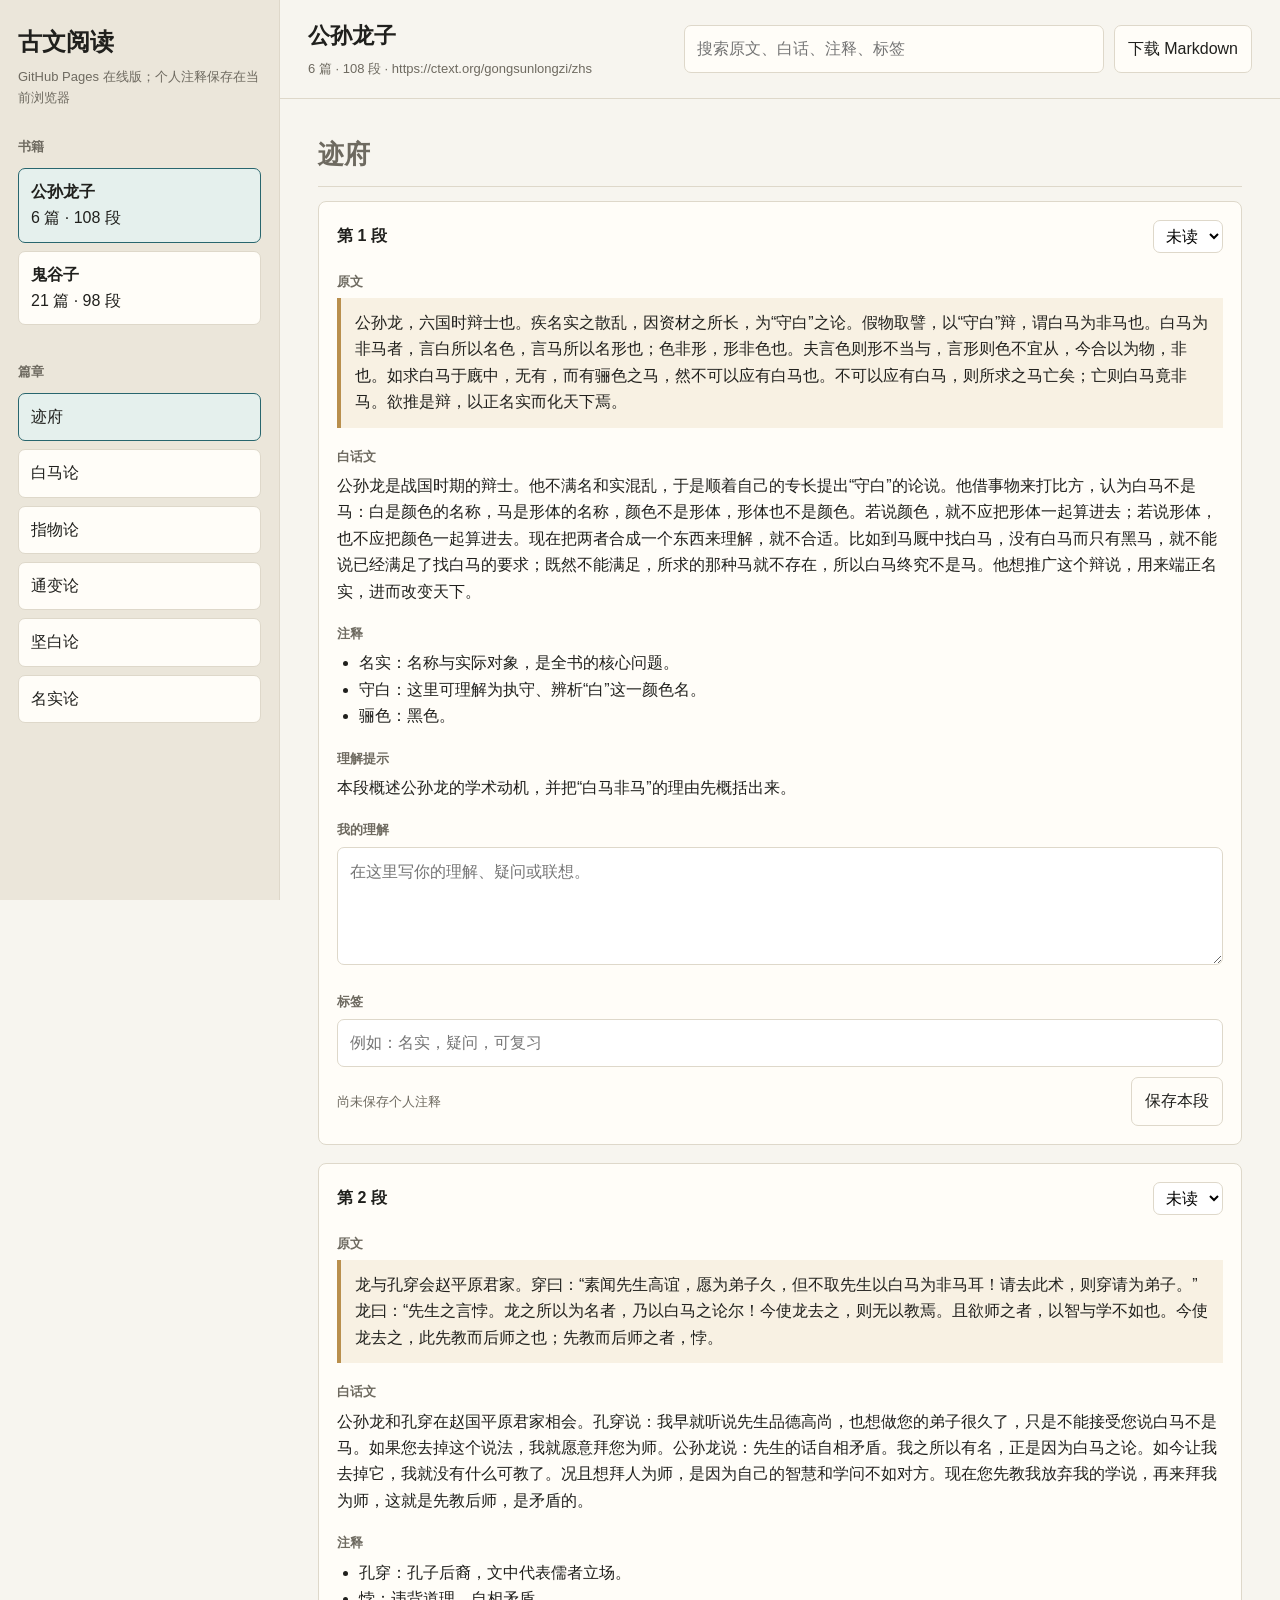
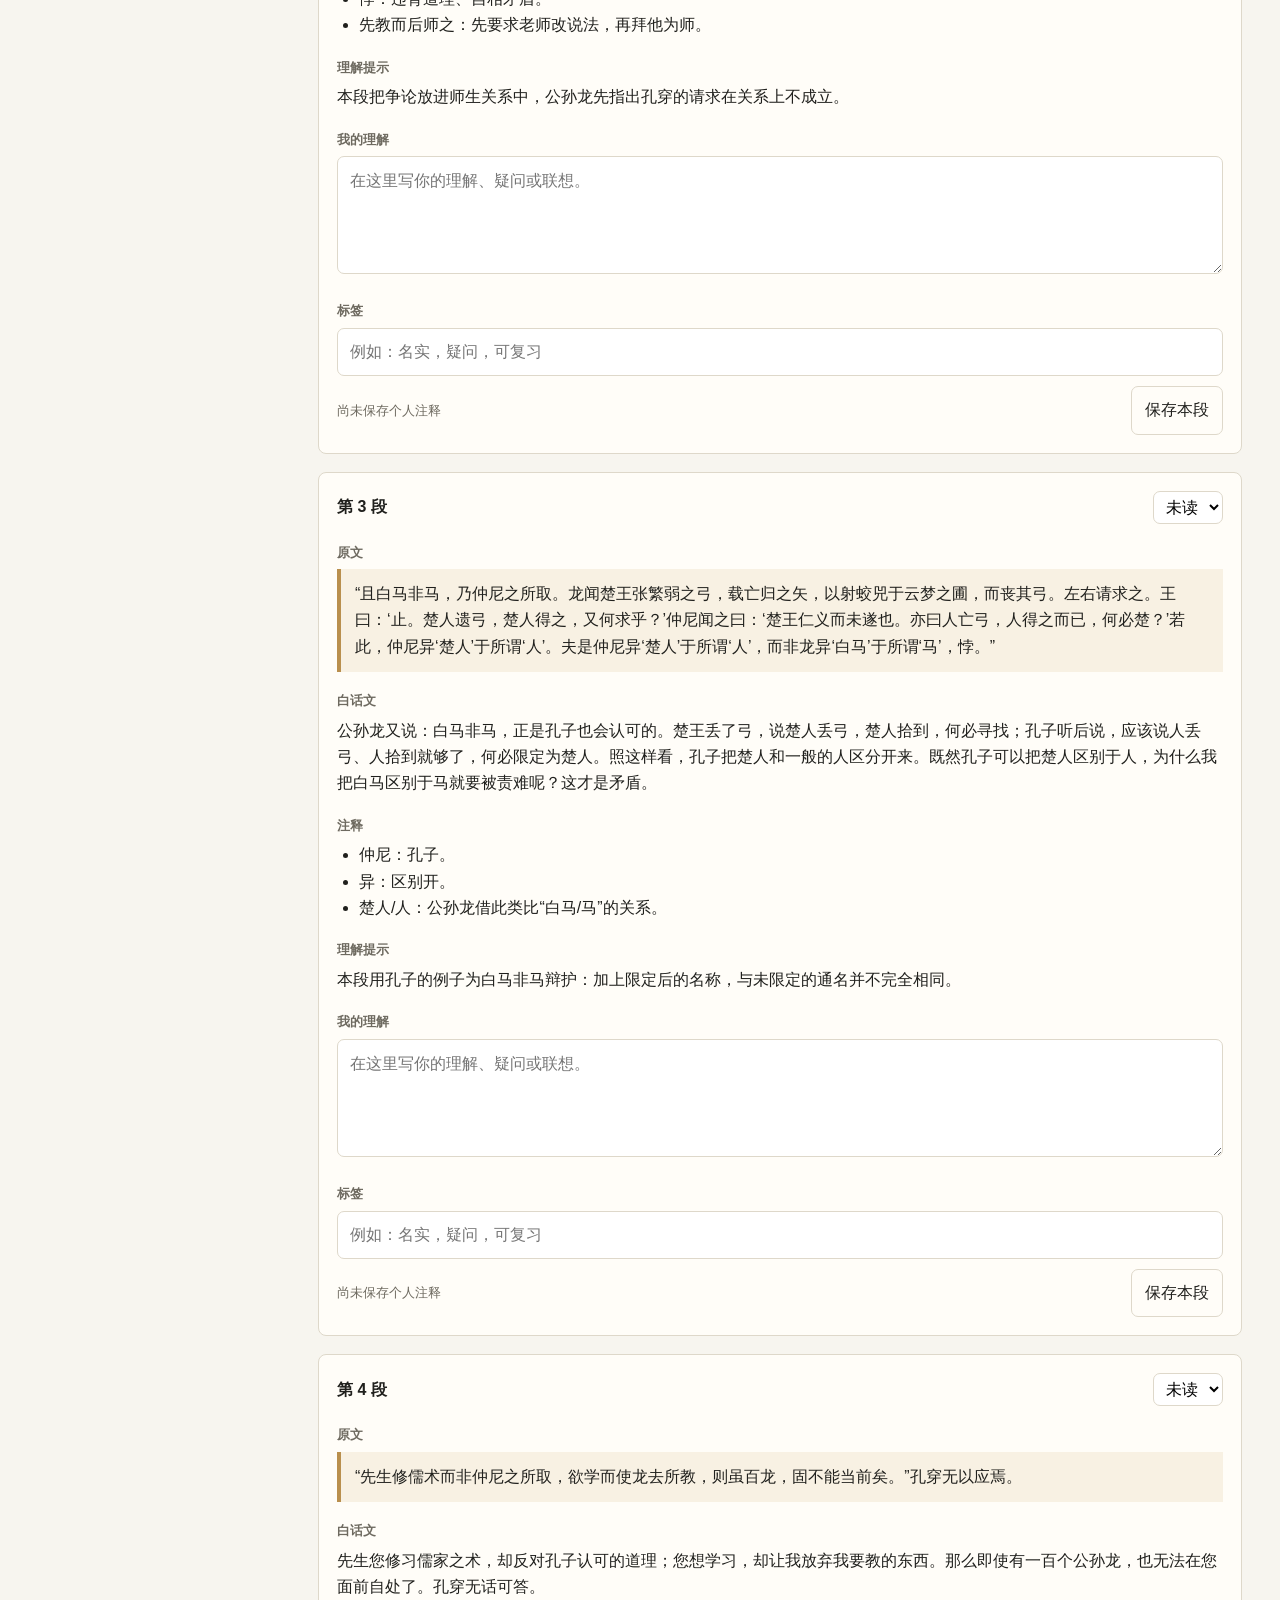
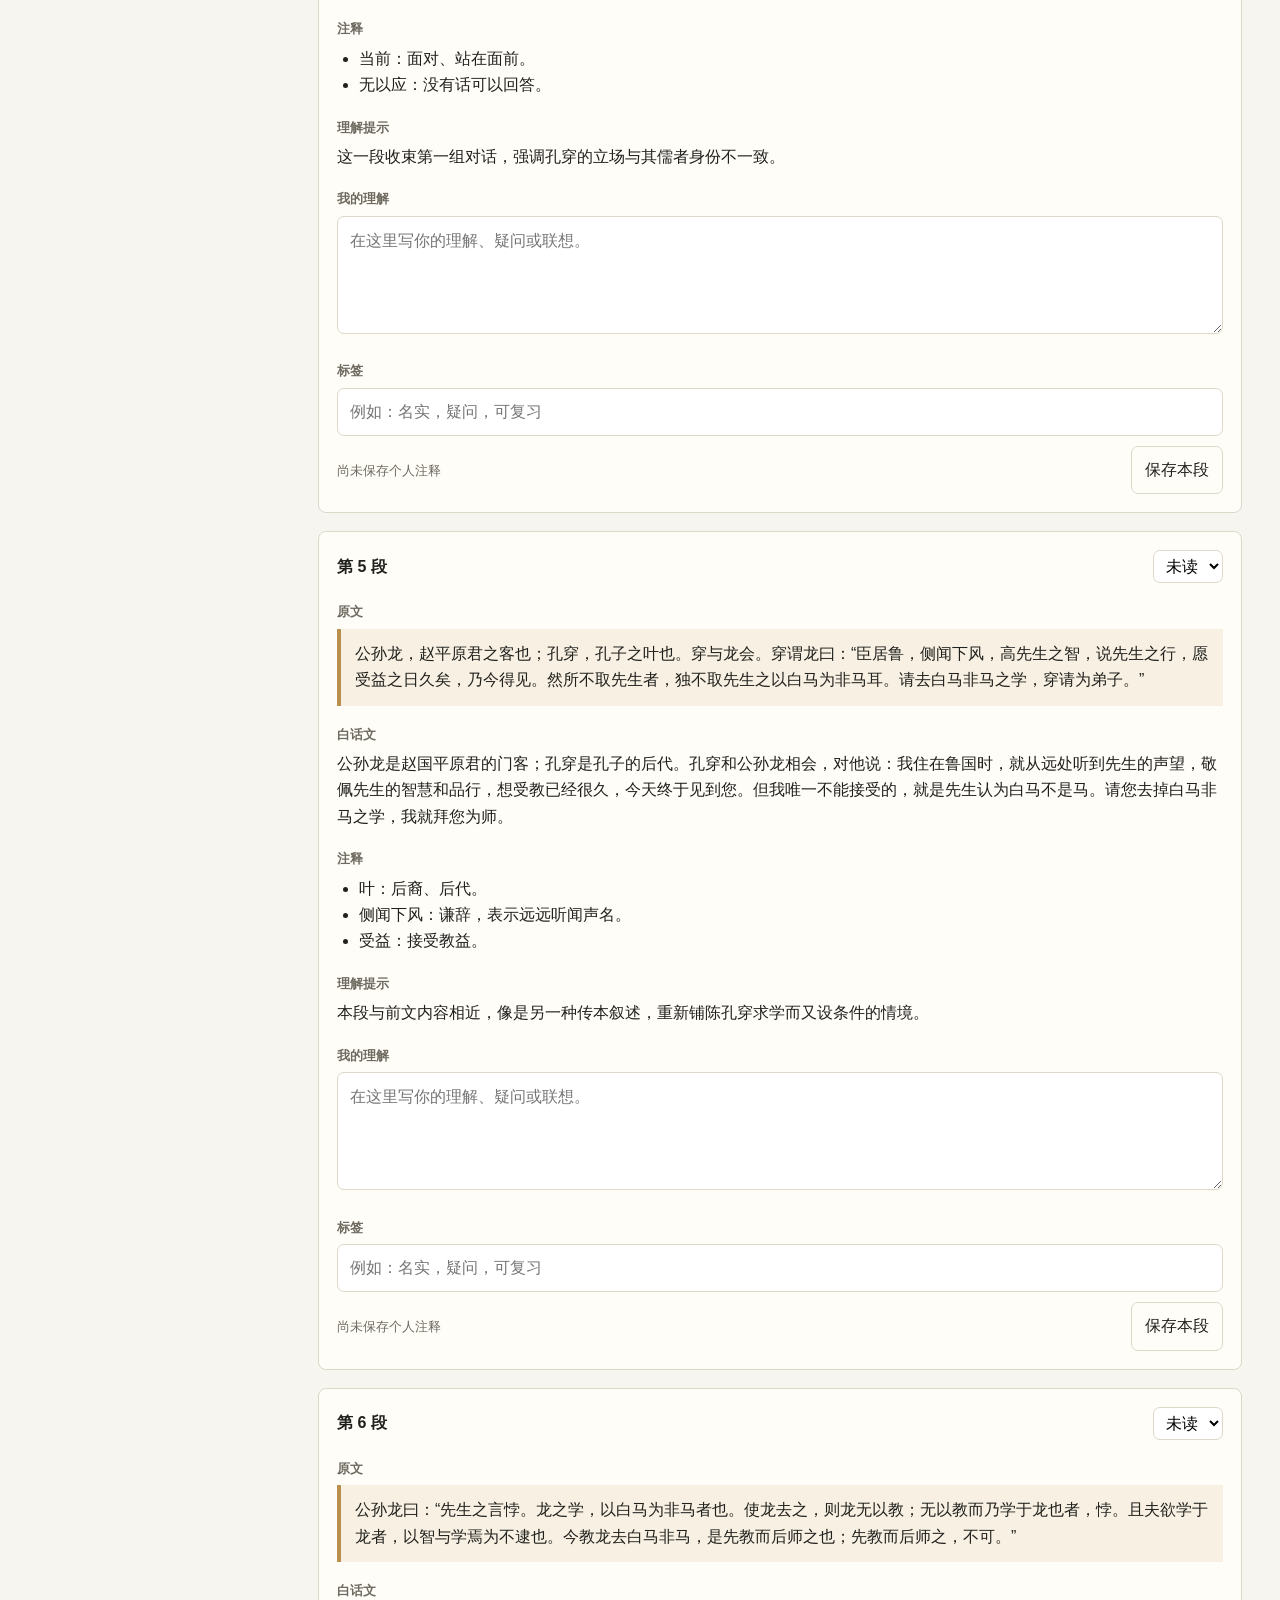
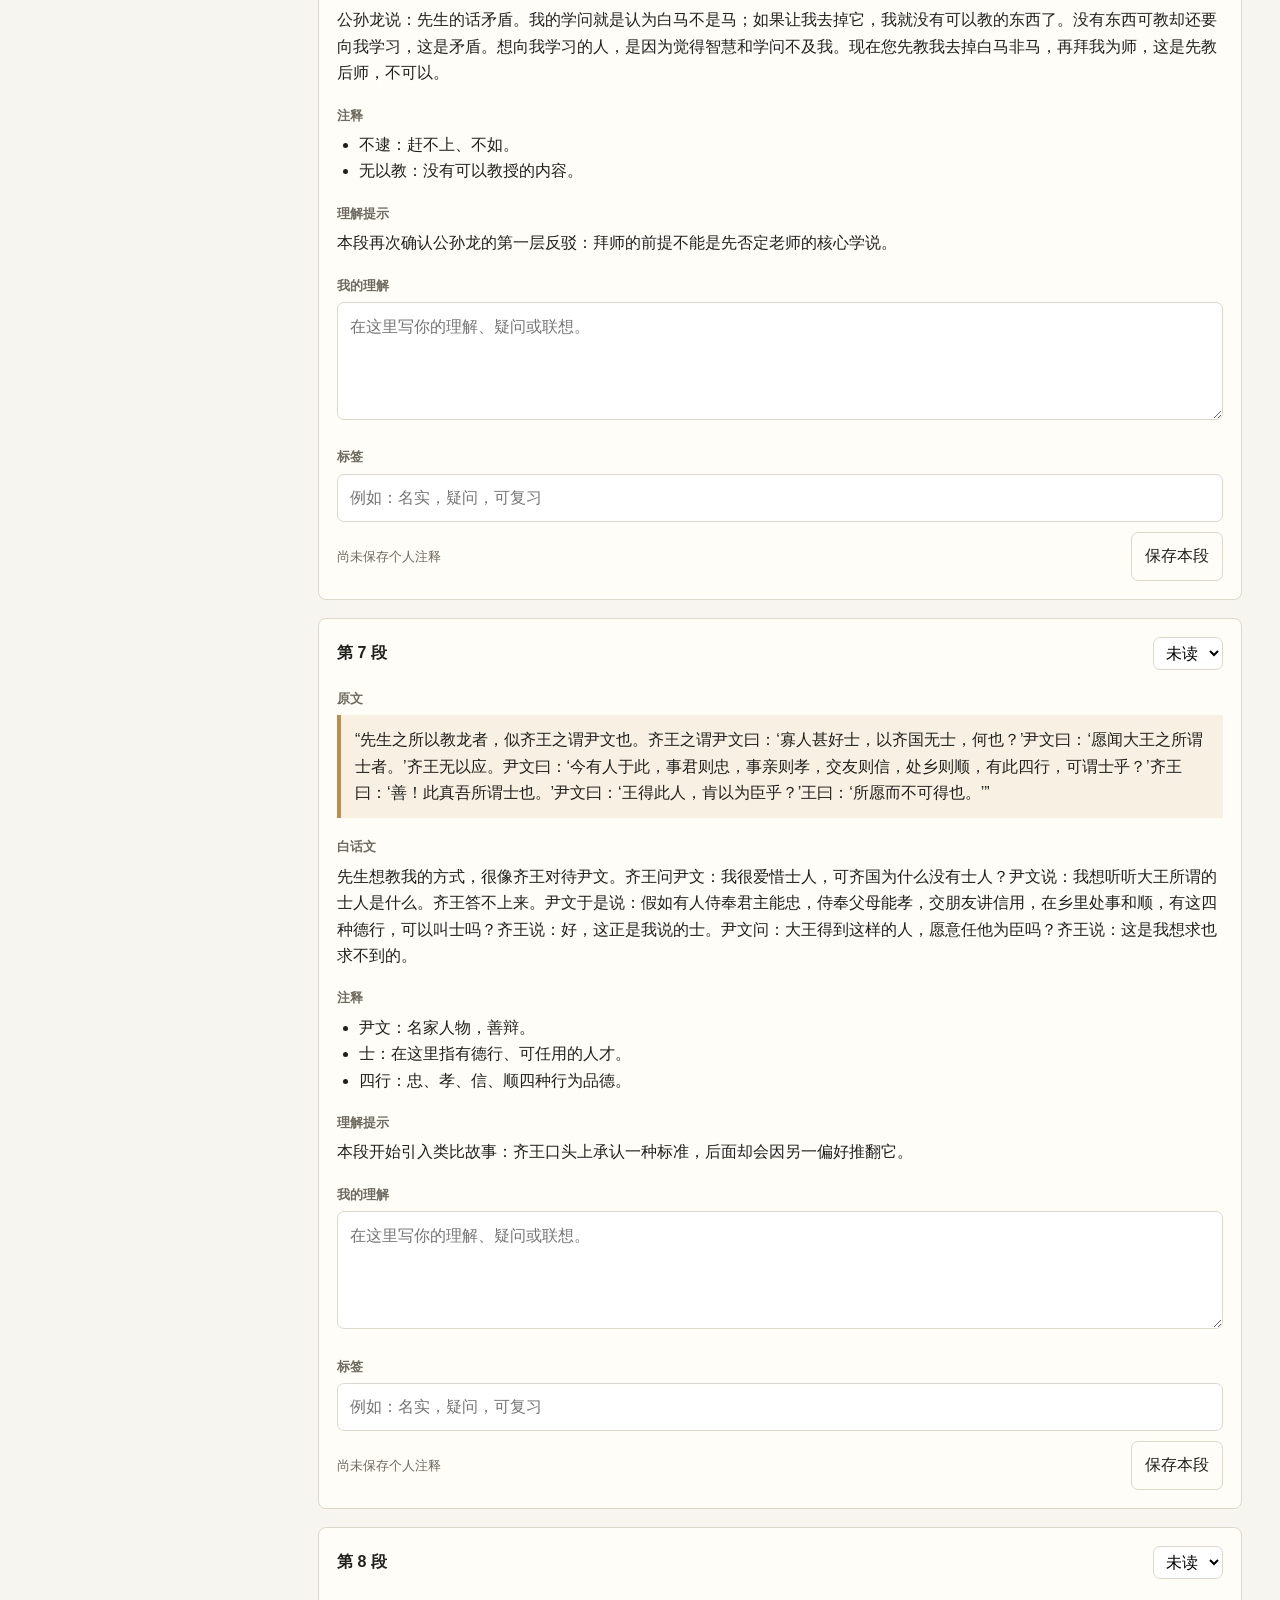
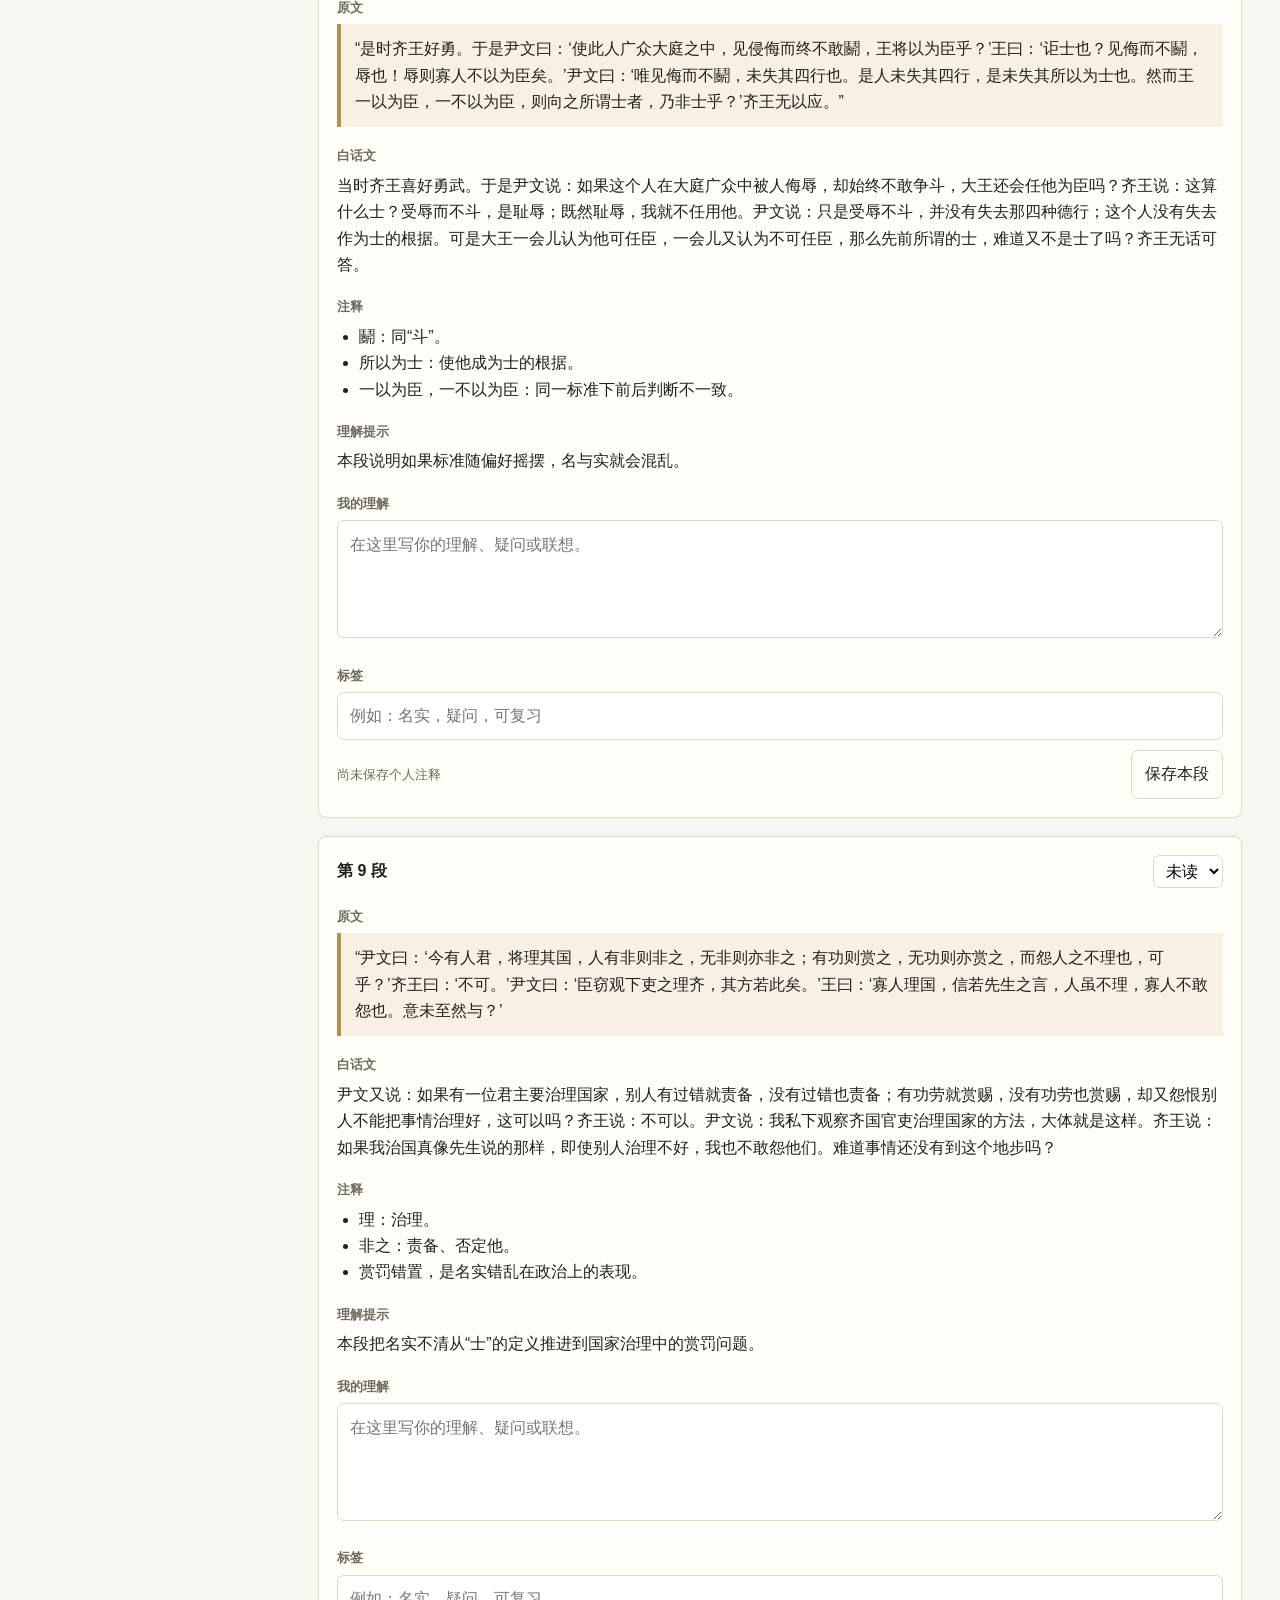
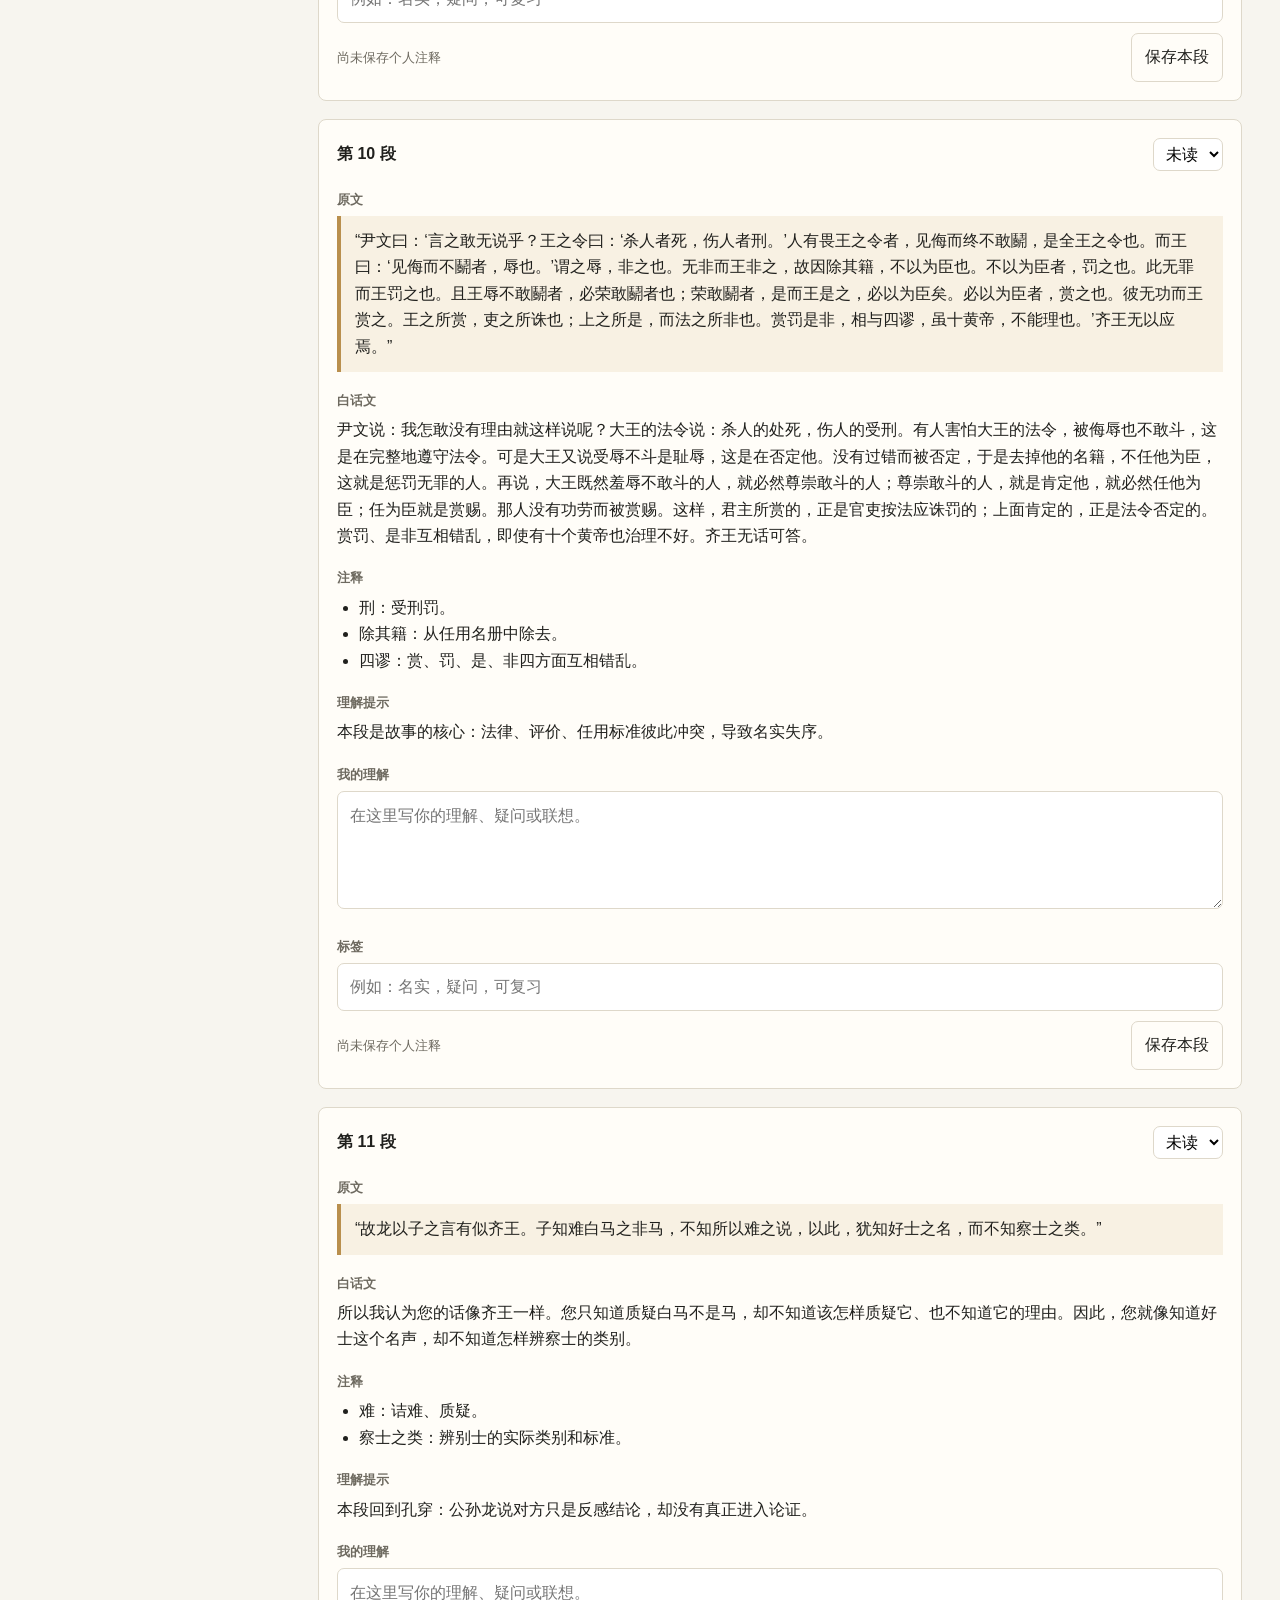
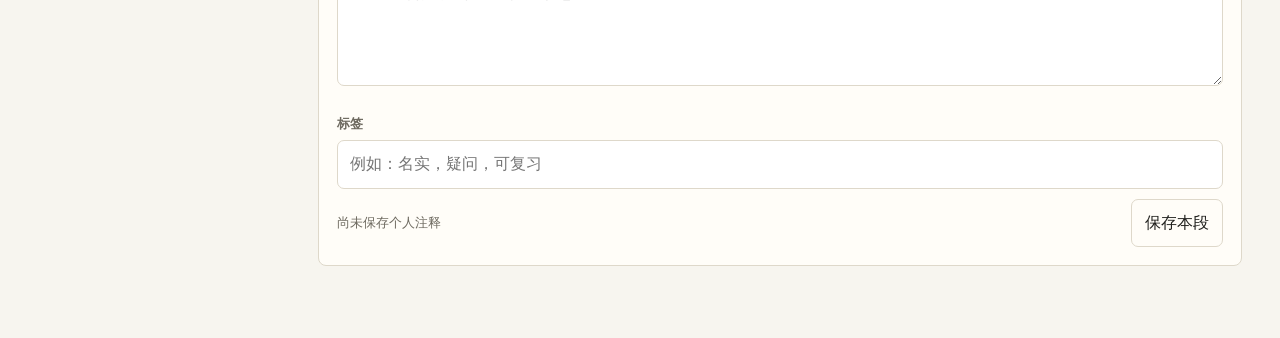
==== docs/index.html @ 8ea19ef7 "Add GitHub Pages static reader" ====
<!doctype html>
<html lang="zh-CN">
  <head>
    <meta charset="utf-8" />
    <meta name="viewport" content="width=device-width, initial-scale=1" />
    <title>古文阅读注释工具</title>
    <link rel="stylesheet" href="./styles.css" />
  </head>
  <body>
    <aside class="sidebar">
      <div class="brand">
        <h1>古文阅读</h1>
        <p>GitHub Pages 在线版；个人注释保存在当前浏览器</p>
      </div>
      <section>
        <h2>书籍</h2>
        <div id="bookList" class="book-list"></div>
      </section>
      <section>
        <h2>篇章</h2>
        <div id="chapterList" class="chapter-list"></div>
      </section>
    </aside>

    <main class="main">
      <header class="toolbar">
        <div>
          <div id="bookTitle" class="book-title">加载中</div>
          <div id="bookMeta" class="book-meta"></div>
        </div>
        <div class="toolbar-actions">
          <input id="searchInput" type="search" placeholder="搜索原文、白话、注释、标签" />
          <button id="exportButton" type="button">下载 Markdown</button>
        </div>
      </header>

      <div id="message" class="message" hidden></div>
      <div id="searchResults" class="search-results" hidden></div>
      <div id="paragraphs" class="paragraphs"></div>
    </main>

    <script src="./app.js"></script>
  </body>
</html>
---- docs/styles.css ----
:root {
  color-scheme: light;
  --bg: #f7f5ef;
  --panel: #fffdf8;
  --ink: #20201d;
  --muted: #6e6a60;
  --line: #ded8ca;
  --accent: #28666e;
  --accent-strong: #174c54;
  --note-bg: #f1f6f4;
  --quote-bg: #f8f1e3;
  --danger: #8f3a2f;
}

* {
  box-sizing: border-box;
}

body {
  margin: 0;
  min-height: 100vh;
  display: grid;
  grid-template-columns: 280px minmax(0, 1fr);
  background: var(--bg);
  color: var(--ink);
  font: 16px/1.65 -apple-system, BlinkMacSystemFont, "Segoe UI", sans-serif;
}

.sidebar {
  height: 100vh;
  overflow: auto;
  position: sticky;
  top: 0;
  padding: 22px 18px;
  border-right: 1px solid var(--line);
  background: #ebe6da;
}

.brand h1 {
  margin: 0;
  font-size: 24px;
}

.brand p,
.book-meta {
  margin: 4px 0 0;
  color: var(--muted);
  font-size: 13px;
}

h2 {
  margin: 28px 0 10px;
  color: var(--muted);
  font-size: 13px;
  font-weight: 700;
}

button,
select,
input,
textarea {
  font: inherit;
}

.book-item,
.chapter-item,
button {
  border: 1px solid var(--line);
  background: var(--panel);
  color: var(--ink);
  cursor: pointer;
}

.book-item,
.chapter-item {
  width: 100%;
  margin: 0 0 8px;
  padding: 10px 12px;
  text-align: left;
  border-radius: 7px;
}

.book-item.active,
.chapter-item.active {
  border-color: var(--accent);
  background: #e5f0ed;
}

.main {
  min-width: 0;
  padding: 0 0 48px;
}

.toolbar {
  position: sticky;
  top: 0;
  z-index: 5;
  display: flex;
  gap: 18px;
  align-items: center;
  justify-content: space-between;
  padding: 18px 28px;
  border-bottom: 1px solid var(--line);
  background: rgba(247, 245, 239, 0.96);
}

.book-title {
  font-size: 22px;
  font-weight: 750;
}

.toolbar-actions {
  display: flex;
  gap: 10px;
  align-items: center;
}

#searchInput {
  width: min(34vw, 420px);
  min-width: 220px;
  padding: 10px 12px;
  border: 1px solid var(--line);
  border-radius: 7px;
  background: var(--panel);
}

button {
  padding: 10px 13px;
  border-radius: 7px;
}

button:hover {
  border-color: var(--accent);
}

.message {
  margin: 18px 28px 0;
  padding: 10px 12px;
  border: 1px solid var(--line);
  border-radius: 7px;
  background: var(--note-bg);
}

.message.error {
  color: var(--danger);
  background: #fff5f2;
}

.search-results {
  margin: 18px 28px 0;
  padding: 14px;
  border: 1px solid var(--line);
  border-radius: 8px;
  background: var(--panel);
}

.search-result {
  display: block;
  width: 100%;
  padding: 9px 10px;
  border: 0;
  border-bottom: 1px solid var(--line);
  background: transparent;
  text-align: left;
}

.search-result:last-child {
  border-bottom: 0;
}

.paragraphs {
  max-width: 980px;
  margin: 24px auto;
  padding: 0 28px;
}

.chapter-heading {
  margin: 34px 0 14px;
  padding-bottom: 10px;
  border-bottom: 1px solid var(--line);
  font-size: 26px;
}

.para-card {
  margin: 0 0 18px;
  padding: 18px;
  border: 1px solid var(--line);
  border-radius: 8px;
  background: var(--panel);
}

.para-card.highlight {
  border-color: var(--accent);
  box-shadow: 0 0 0 3px rgba(40, 102, 110, 0.14);
}

.para-head {
  display: flex;
  justify-content: space-between;
  gap: 14px;
  align-items: center;
  margin-bottom: 12px;
}

.para-title {
  font-weight: 750;
}

.status {
  padding: 6px 8px;
  border: 1px solid var(--line);
  border-radius: 7px;
  background: #fff;
}

.label {
  margin: 18px 0 6px;
  color: var(--muted);
  font-size: 13px;
  font-weight: 750;
}

.original {
  margin: 0;
  padding: 12px 14px;
  border-left: 4px solid #b98f4d;
  background: var(--quote-bg);
  white-space: pre-wrap;
}

.plain,
.hint,
.system-notes {
  margin: 0;
}

.system-notes {
  padding-left: 22px;
}

.note-editor {
  width: 100%;
  min-height: 118px;
  resize: vertical;
  padding: 11px 12px;
  border: 1px solid var(--line);
  border-radius: 7px;
  background: #fff;
}

.tags-input {
  width: 100%;
  padding: 10px 12px;
  border: 1px solid var(--line);
  border-radius: 7px;
  background: #fff;
}

.save-row {
  display: flex;
  justify-content: space-between;
  gap: 12px;
  align-items: center;
  margin-top: 10px;
}

.save-state {
  color: var(--muted);
  font-size: 13px;
}

@media (max-width: 860px) {
  body {
    display: block;
  }

  .sidebar {
    position: static;
    height: auto;
    border-right: 0;
    border-bottom: 1px solid var(--line);
  }

  .toolbar,
  .toolbar-actions {
    display: block;
  }

  #searchInput,
  #exportButton {
    width: 100%;
    margin-top: 10px;
  }
}
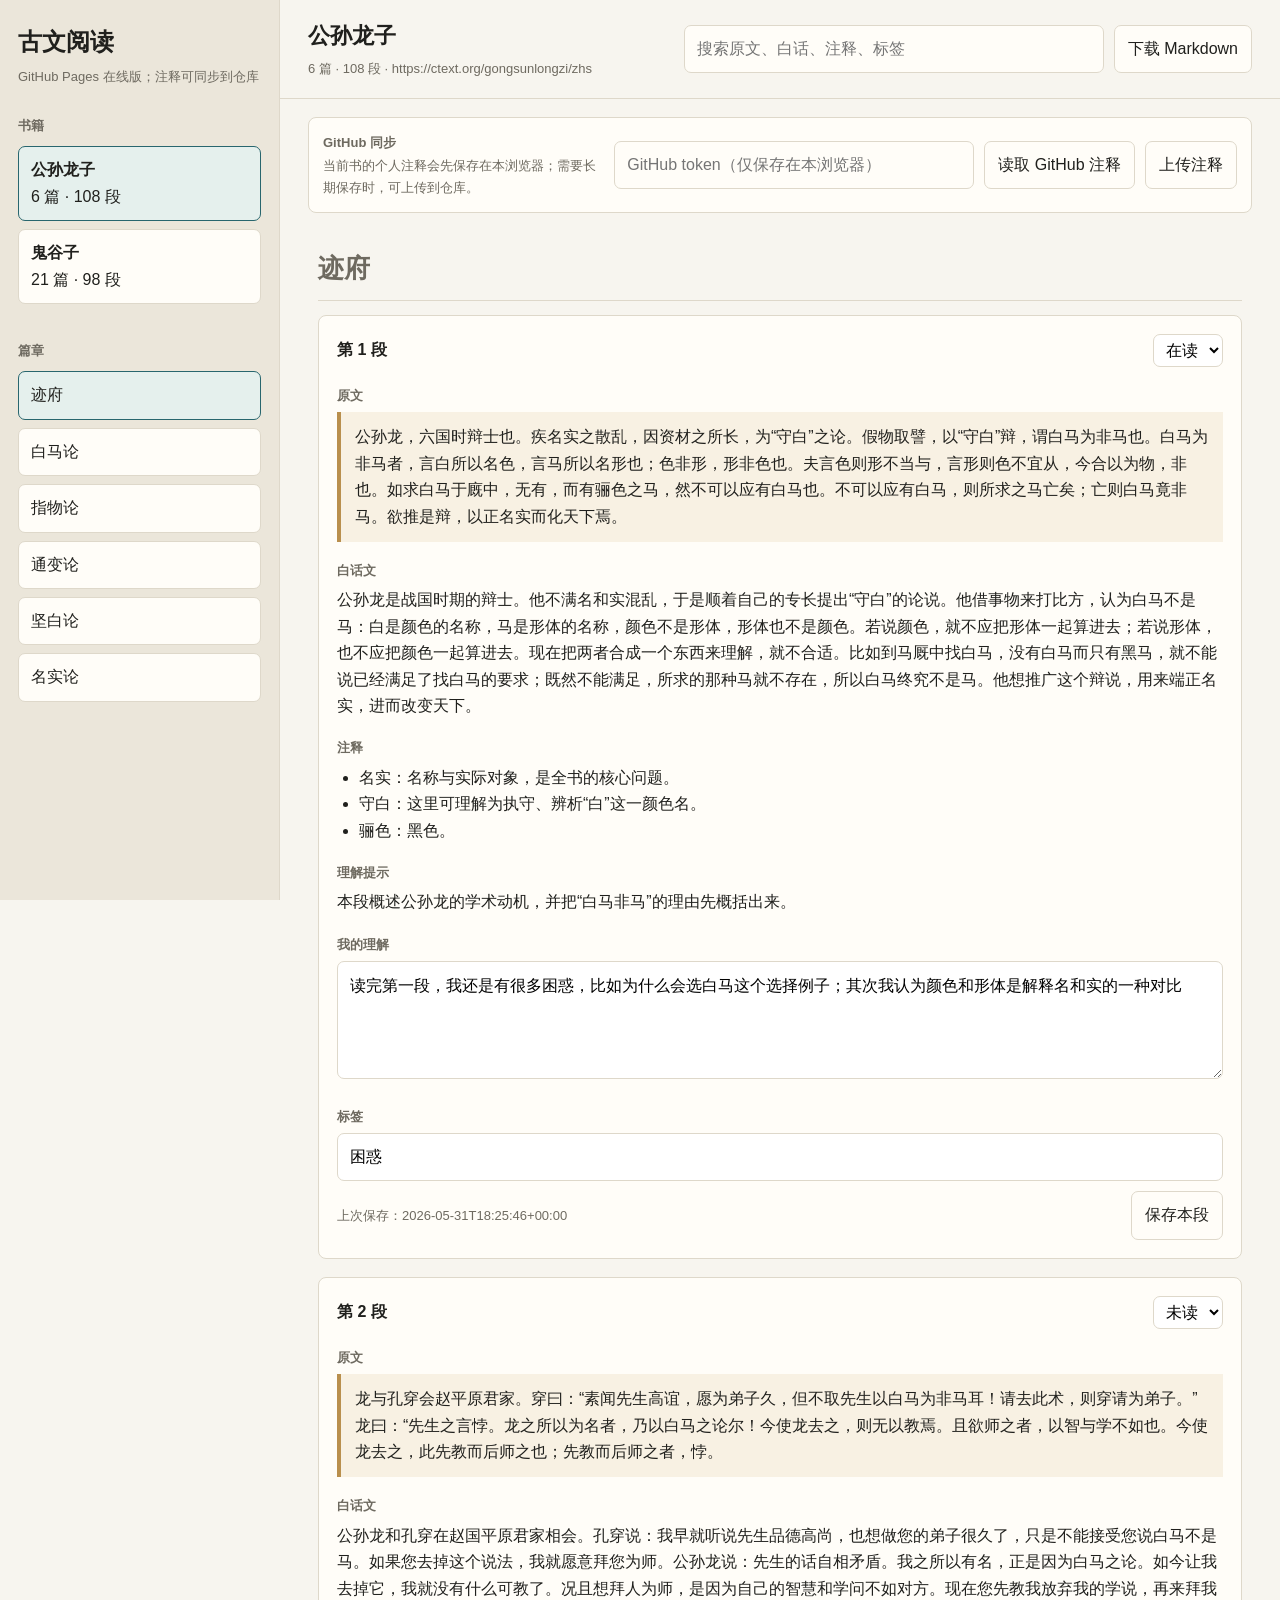
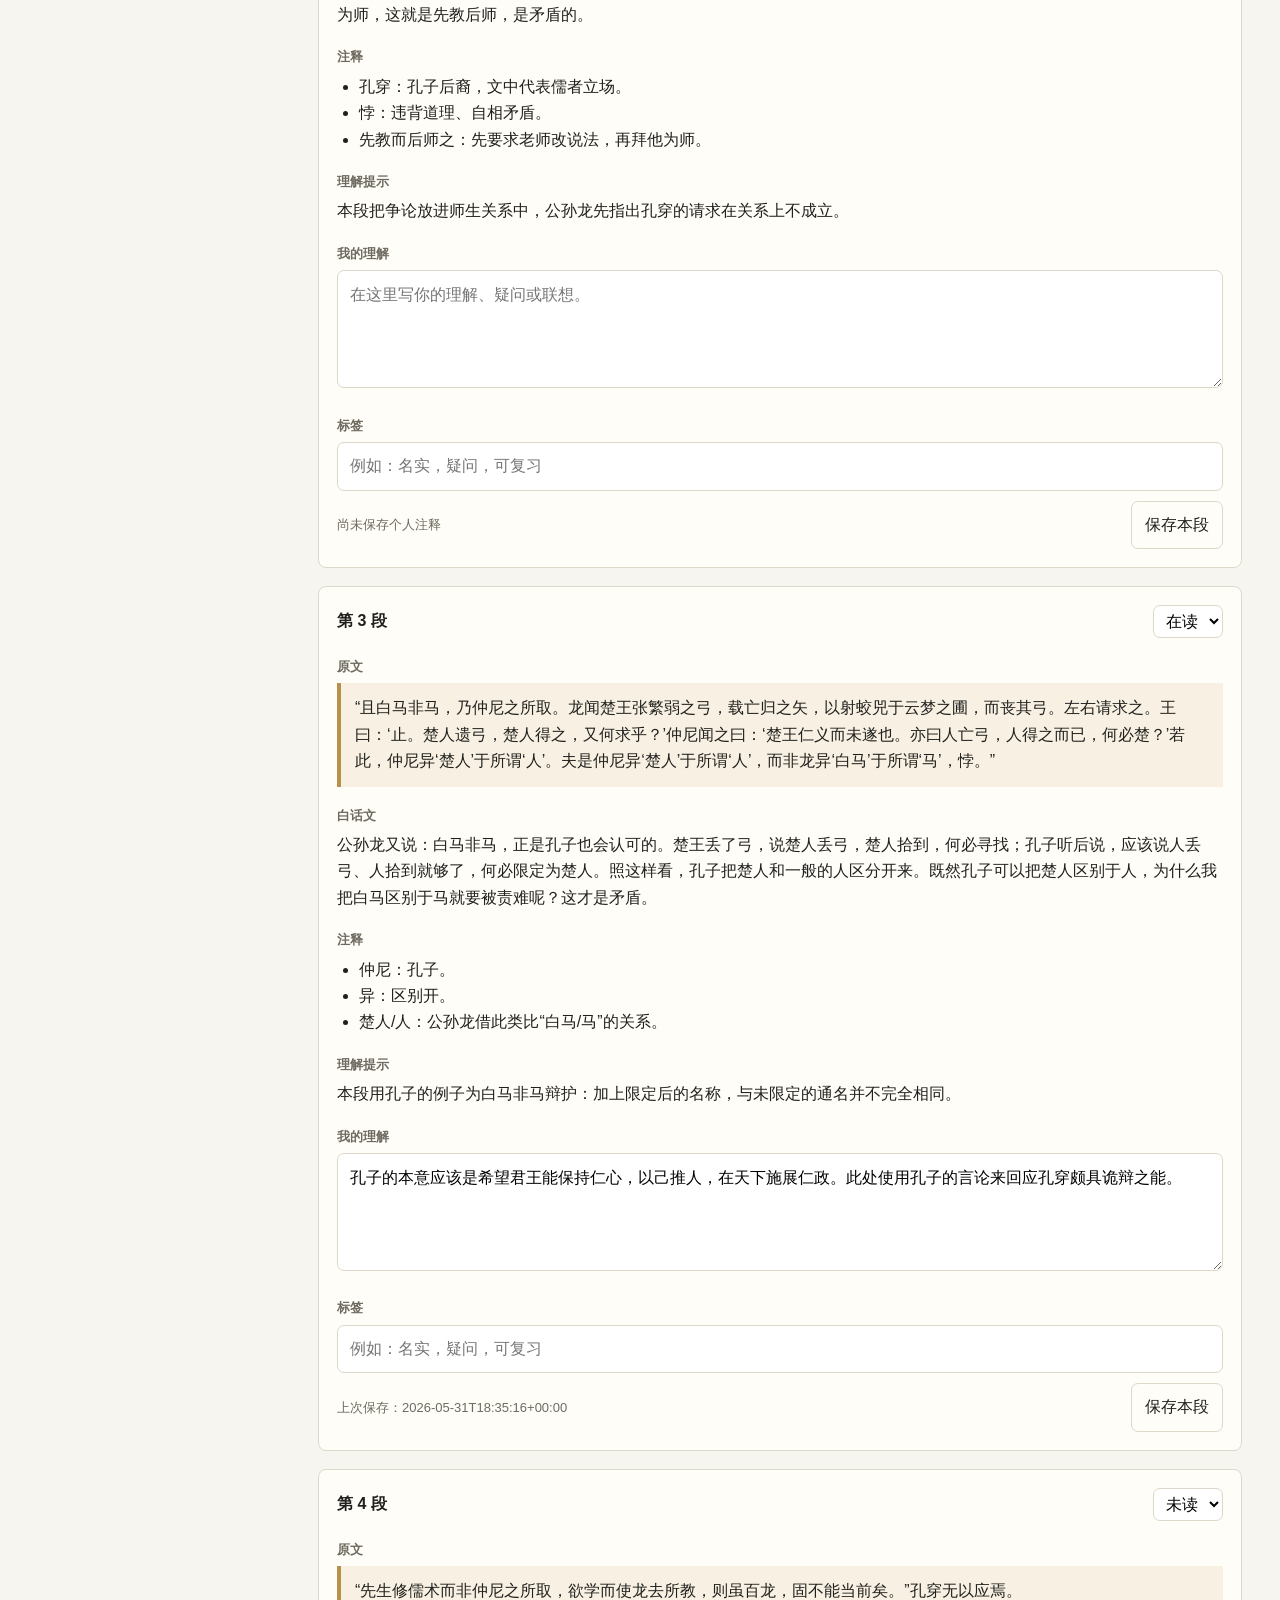
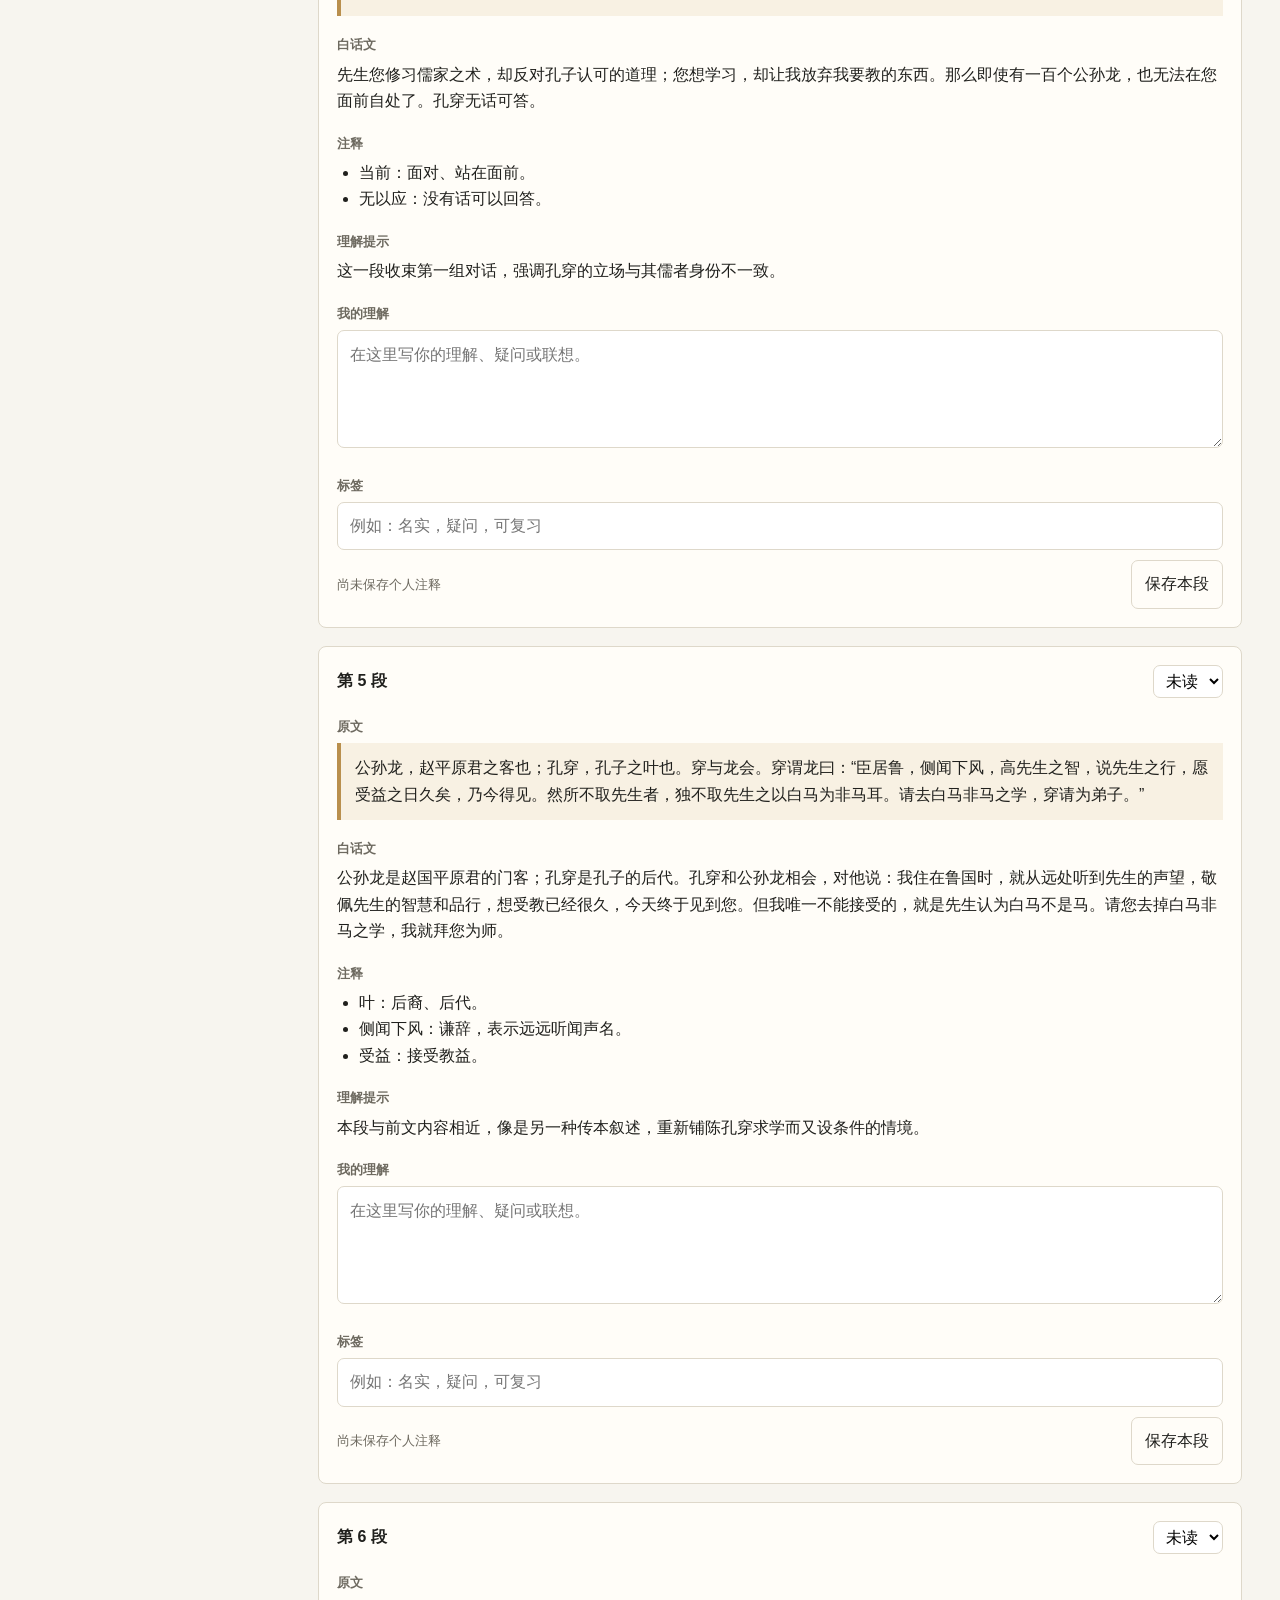
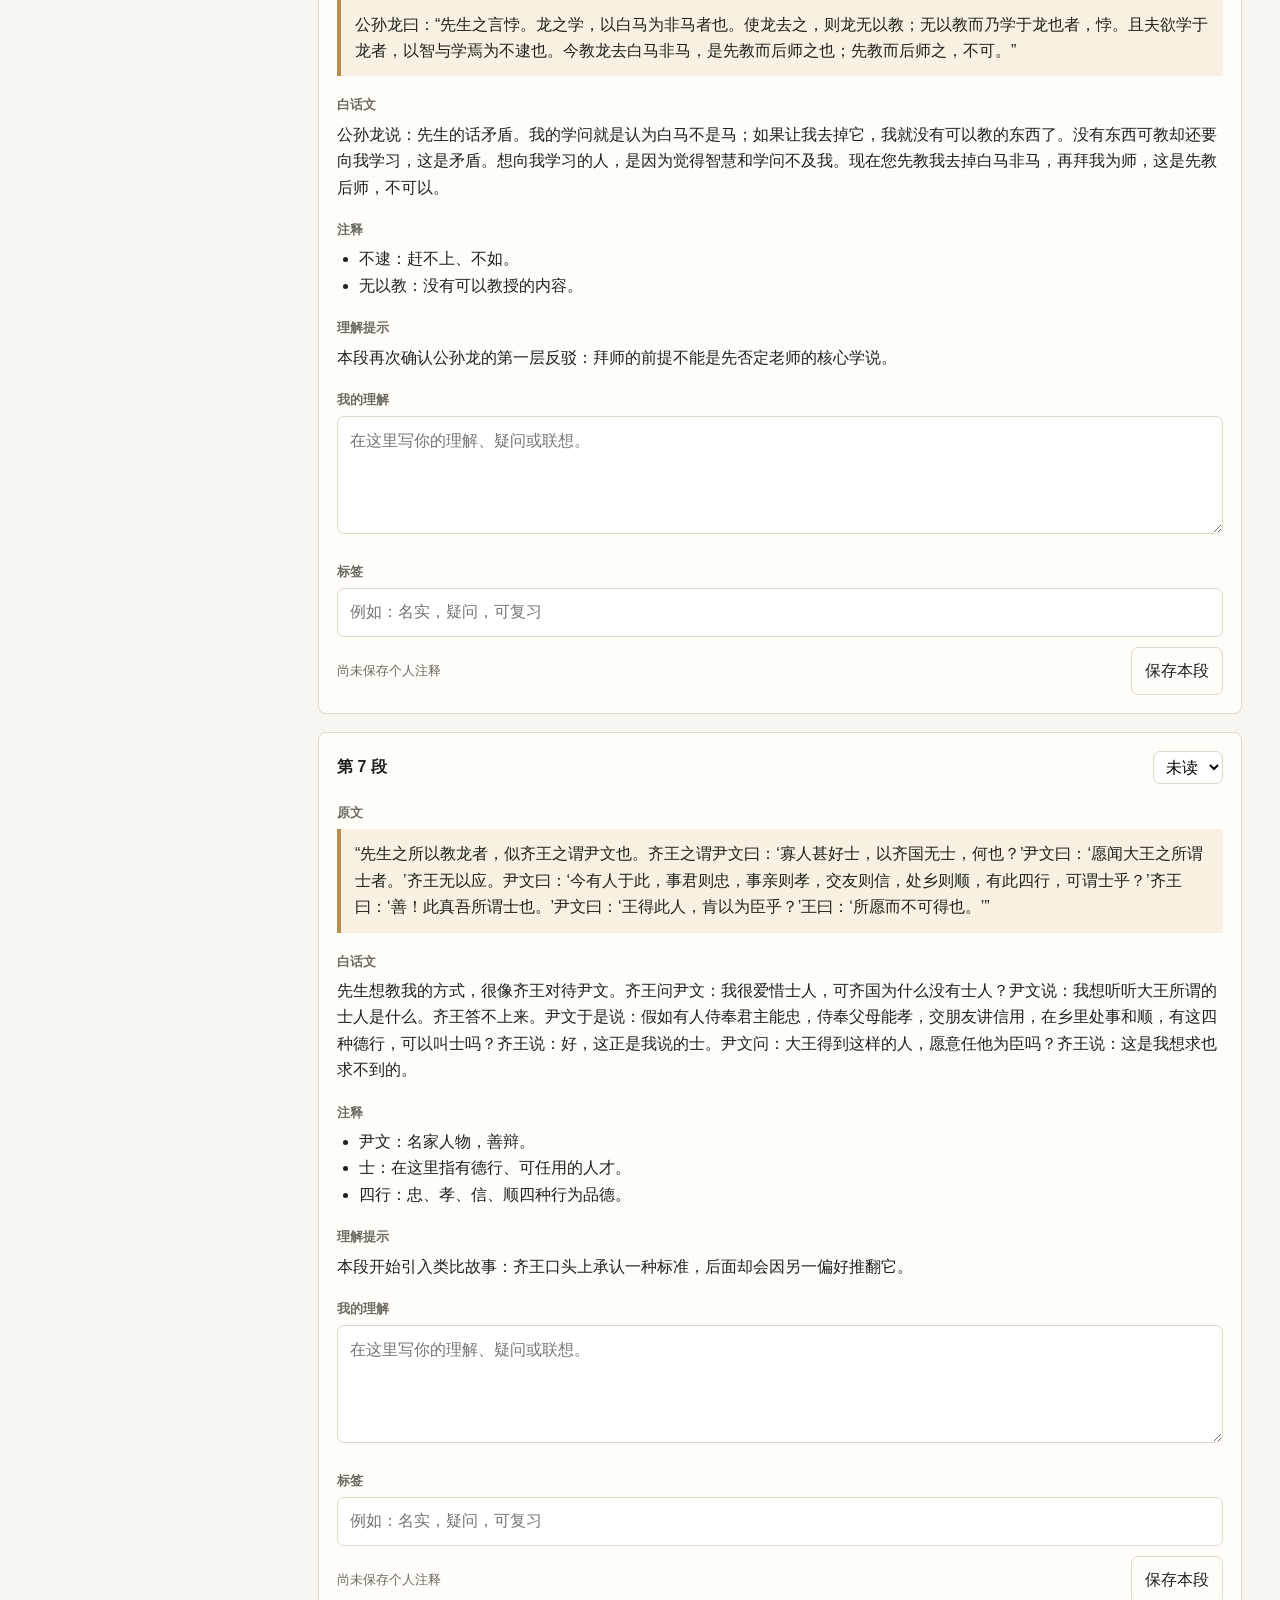
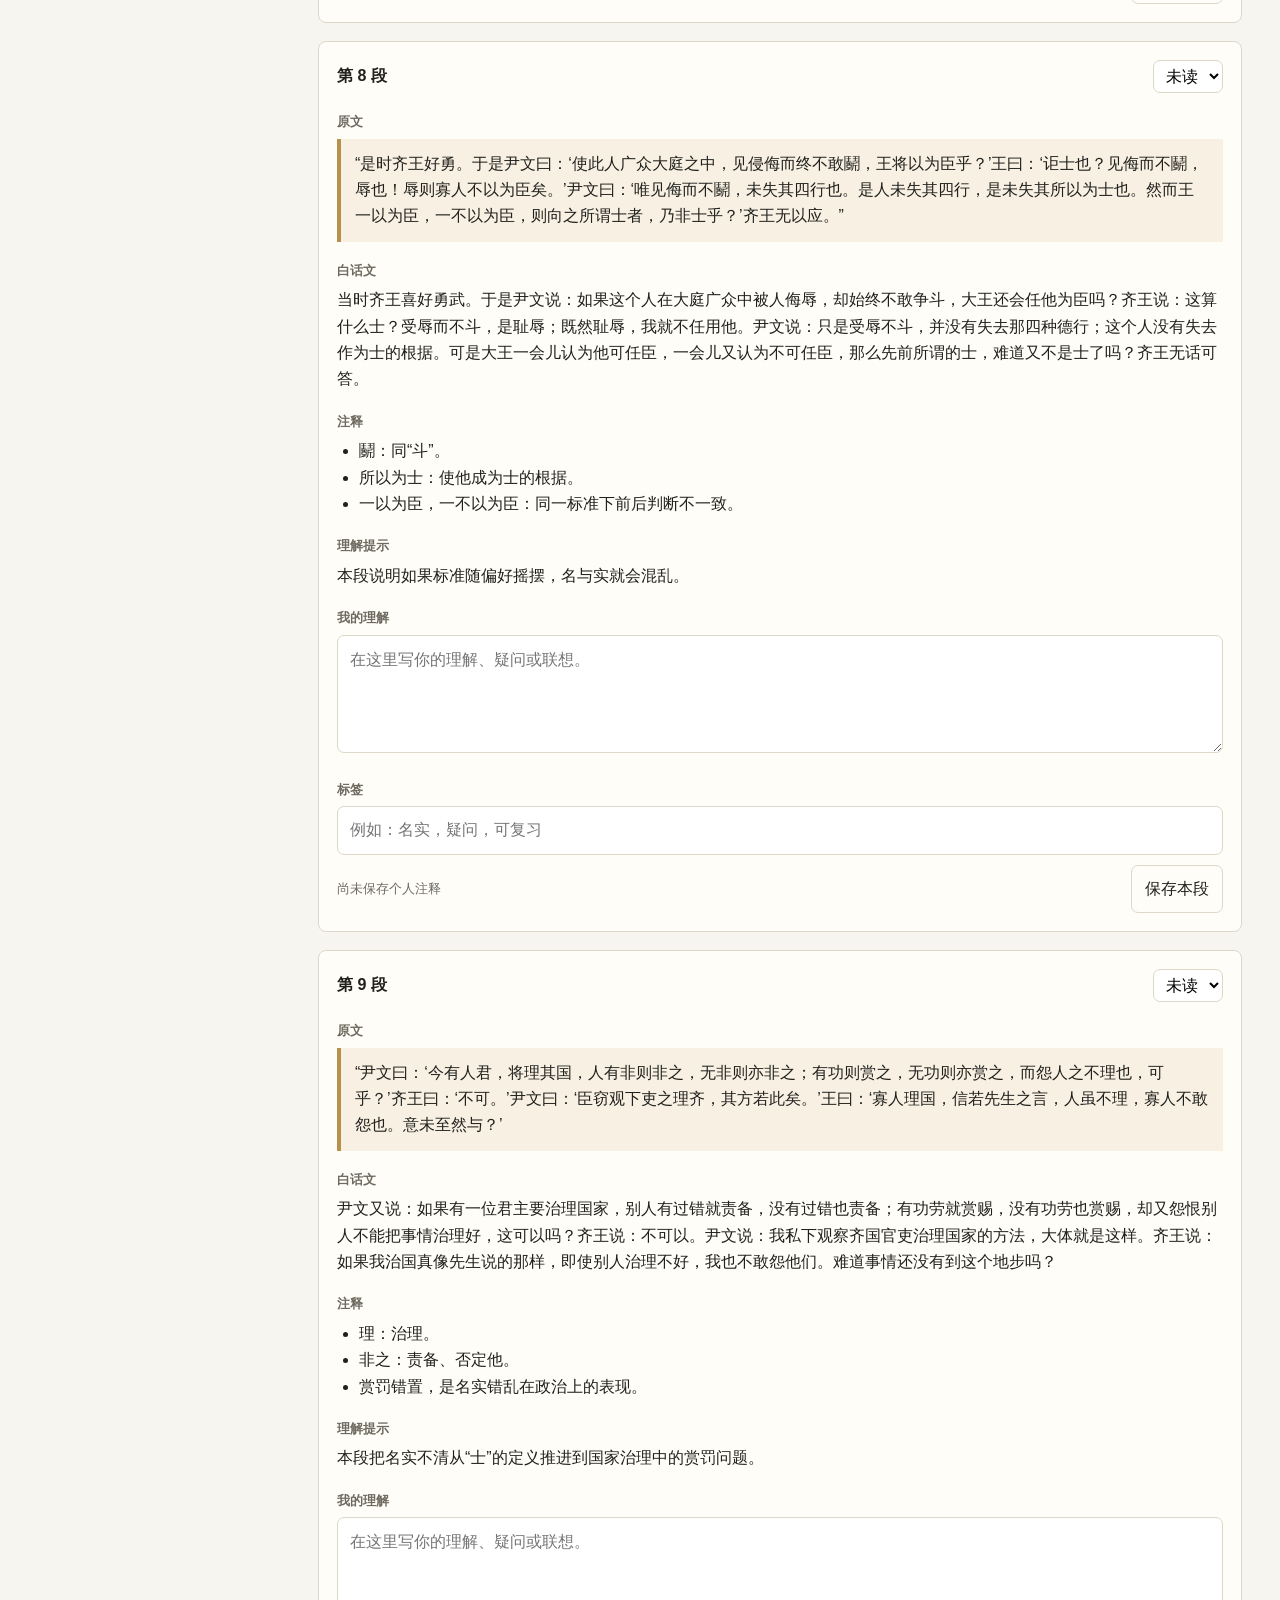
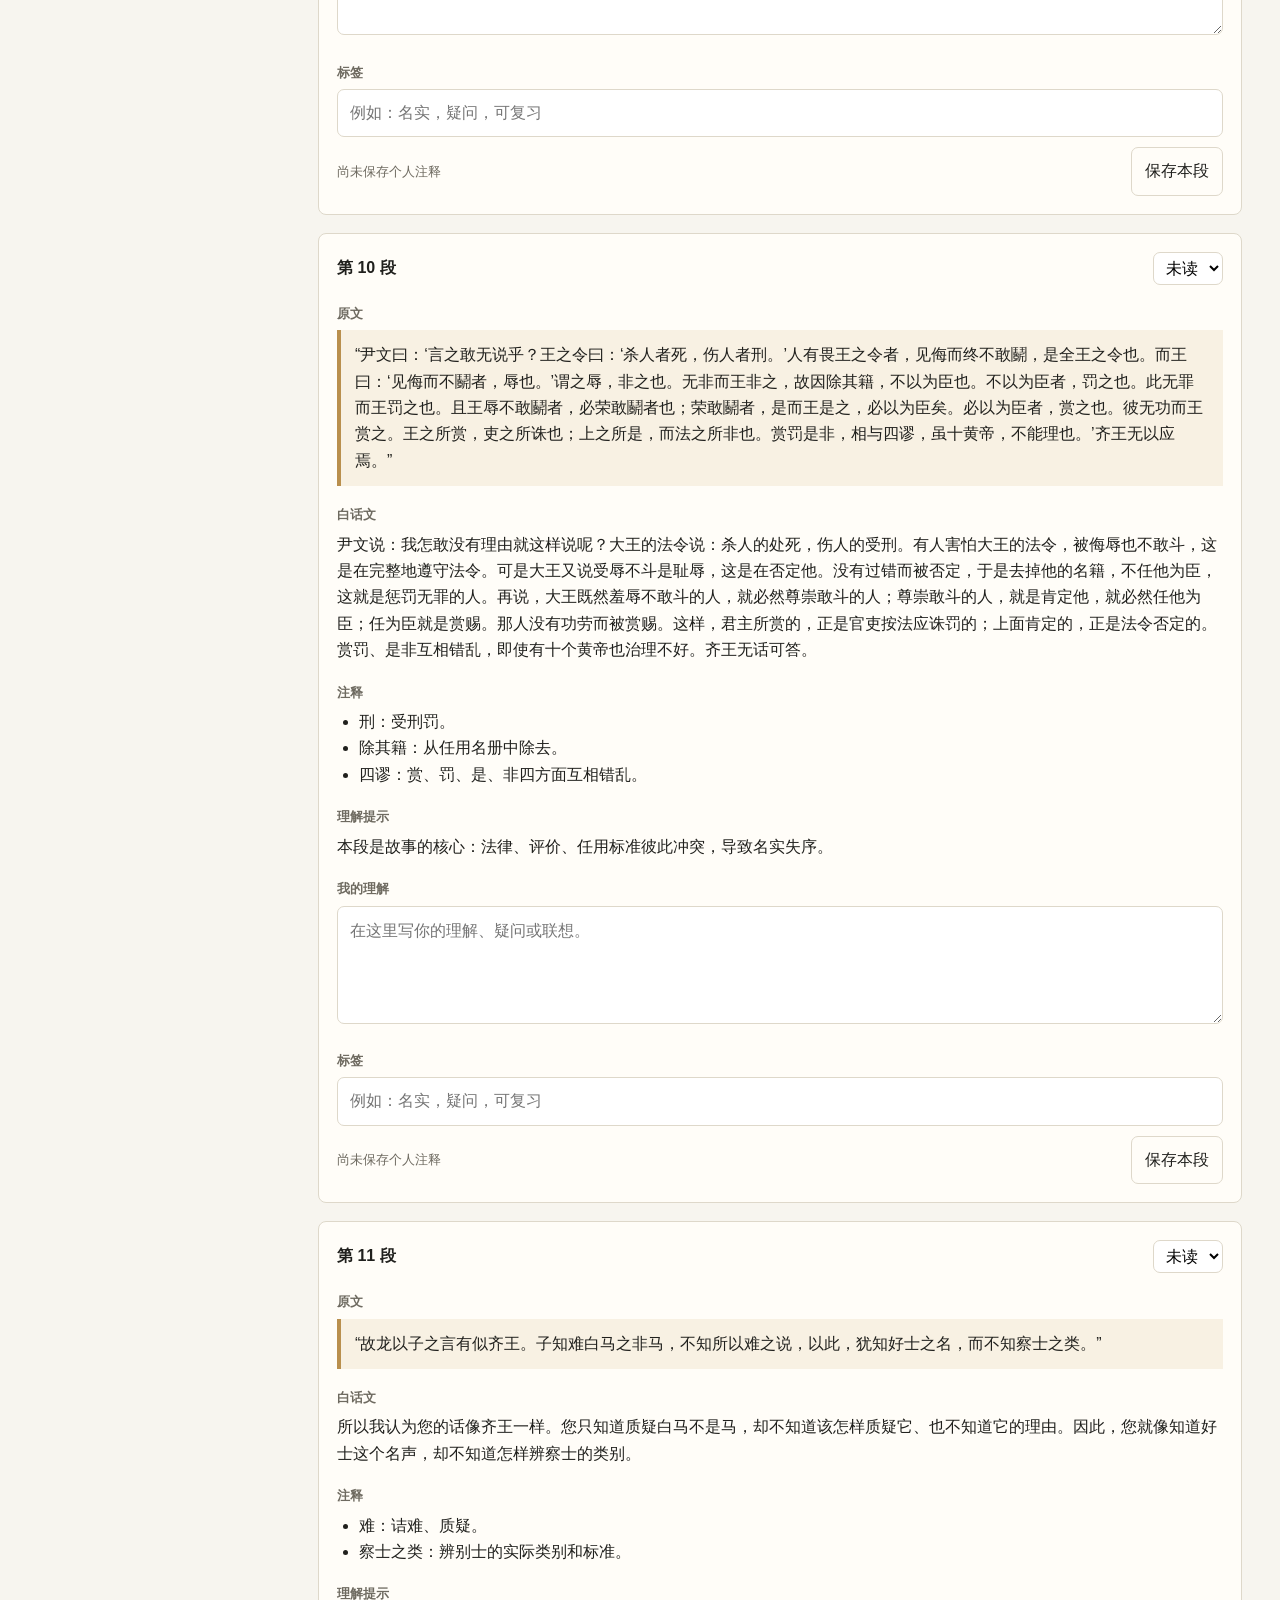
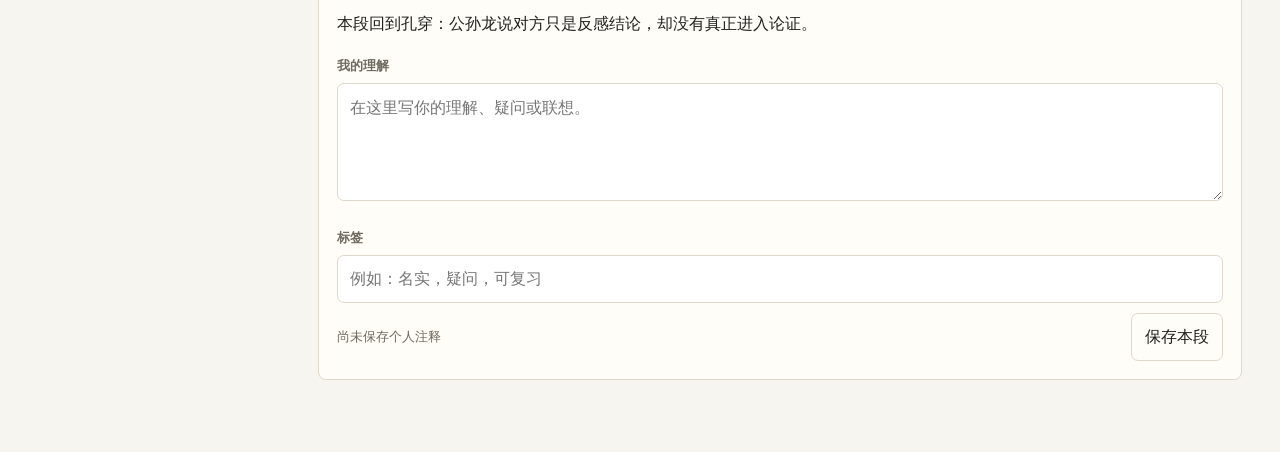
==== commit a777dccd: "Sync notes through GitHub Pages" ====
--- a/docs/index.html
+++ b/docs/index.html
@@ -10,7 +10,7 @@
     <aside class="sidebar">
       <div class="brand">
         <h1>古文阅读</h1>
-        <p>GitHub Pages 在线版；个人注释保存在当前浏览器</p>
+        <p>GitHub Pages 在线版；注释可同步到仓库</p>
       </div>
       <section>
         <h2>书籍</h2>
@@ -35,6 +35,15 @@
       </header>
 
       <div id="message" class="message" hidden></div>
+      <section class="sync-panel" aria-label="GitHub 注释同步">
+        <div>
+          <h2>GitHub 同步</h2>
+          <p>当前书的个人注释会先保存在本浏览器；需要长期保存时，可上传到仓库。</p>
+        </div>
+        <input id="githubToken" type="password" autocomplete="off" placeholder="GitHub token（仅保存在本浏览器）" />
+        <button id="loadGithubNotesButton" type="button">读取 GitHub 注释</button>
+        <button id="uploadGithubNotesButton" type="button">上传注释</button>
+      </section>
       <div id="searchResults" class="search-results" hidden></div>
       <div id="paragraphs" class="paragraphs"></div>
     </main>
--- a/docs/styles.css
+++ b/docs/styles.css
@@ -111,11 +111,14 @@
 
 .toolbar-actions {
   display: flex;
+  flex-wrap: wrap;
   gap: 10px;
   align-items: center;
-}
-
-#searchInput {
+  justify-content: flex-end;
+}
+
+#searchInput,
+#githubToken {
   width: min(34vw, 420px);
   min-width: 220px;
   padding: 10px 12px;
@@ -144,6 +147,33 @@
 .message.error {
   color: var(--danger);
   background: #fff5f2;
+}
+
+.sync-panel {
+  display: grid;
+  grid-template-columns: minmax(220px, 1fr) minmax(240px, 360px) auto auto;
+  gap: 10px;
+  align-items: center;
+  margin: 18px 28px 0;
+  padding: 14px;
+  border: 1px solid var(--line);
+  border-radius: 8px;
+  background: var(--panel);
+}
+
+.sync-panel h2 {
+  margin: 0 0 2px;
+}
+
+.sync-panel p {
+  margin: 0;
+  color: var(--muted);
+  font-size: 13px;
+}
+
+#githubToken {
+  width: 100%;
+  min-width: 0;
 }
 
 .search-results {
@@ -282,13 +312,21 @@
   }
 
   .toolbar,
-  .toolbar-actions {
+  .toolbar-actions,
+  .sync-panel {
     display: block;
   }
 
   #searchInput,
-  #exportButton {
+  #githubToken,
+  #exportButton,
+  #loadGithubNotesButton,
+  #uploadGithubNotesButton {
     width: 100%;
     margin-top: 10px;
   }
-}
+
+  .toolbar-actions {
+    justify-content: flex-start;
+  }
+}
